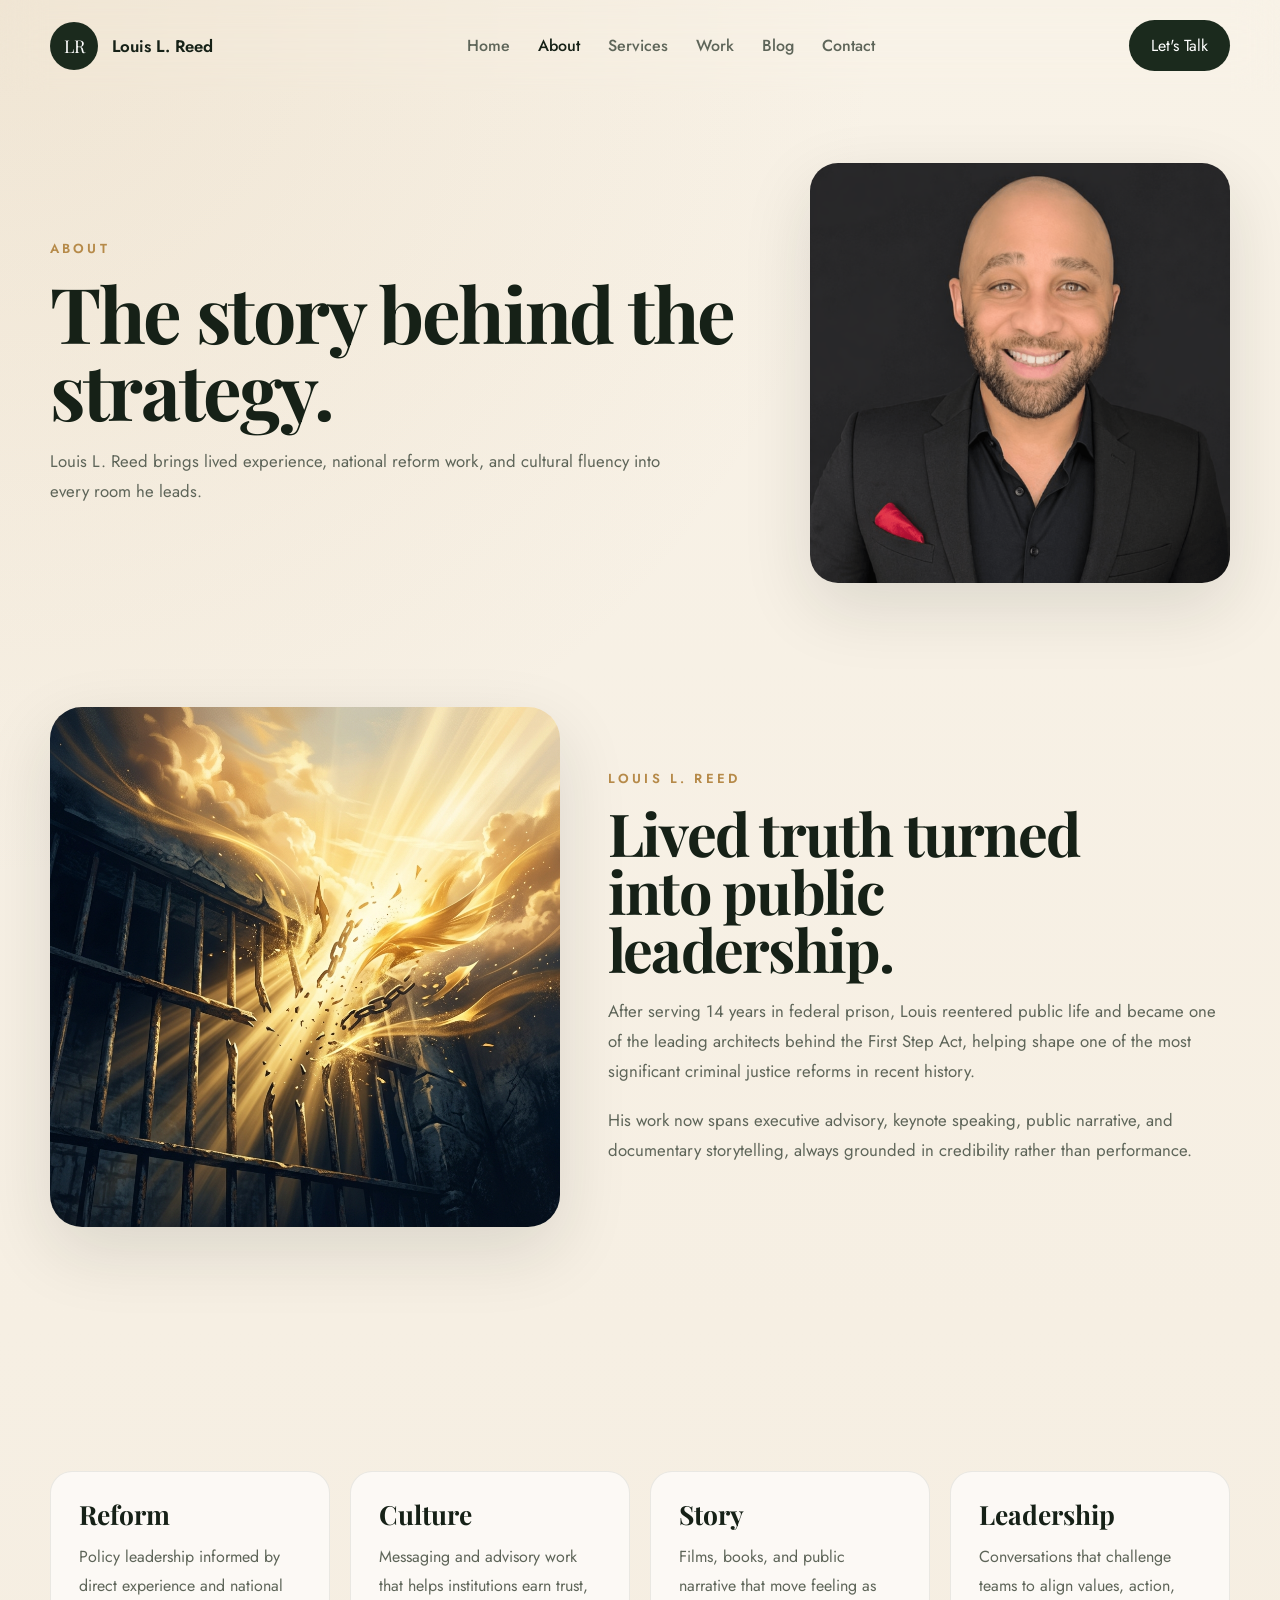
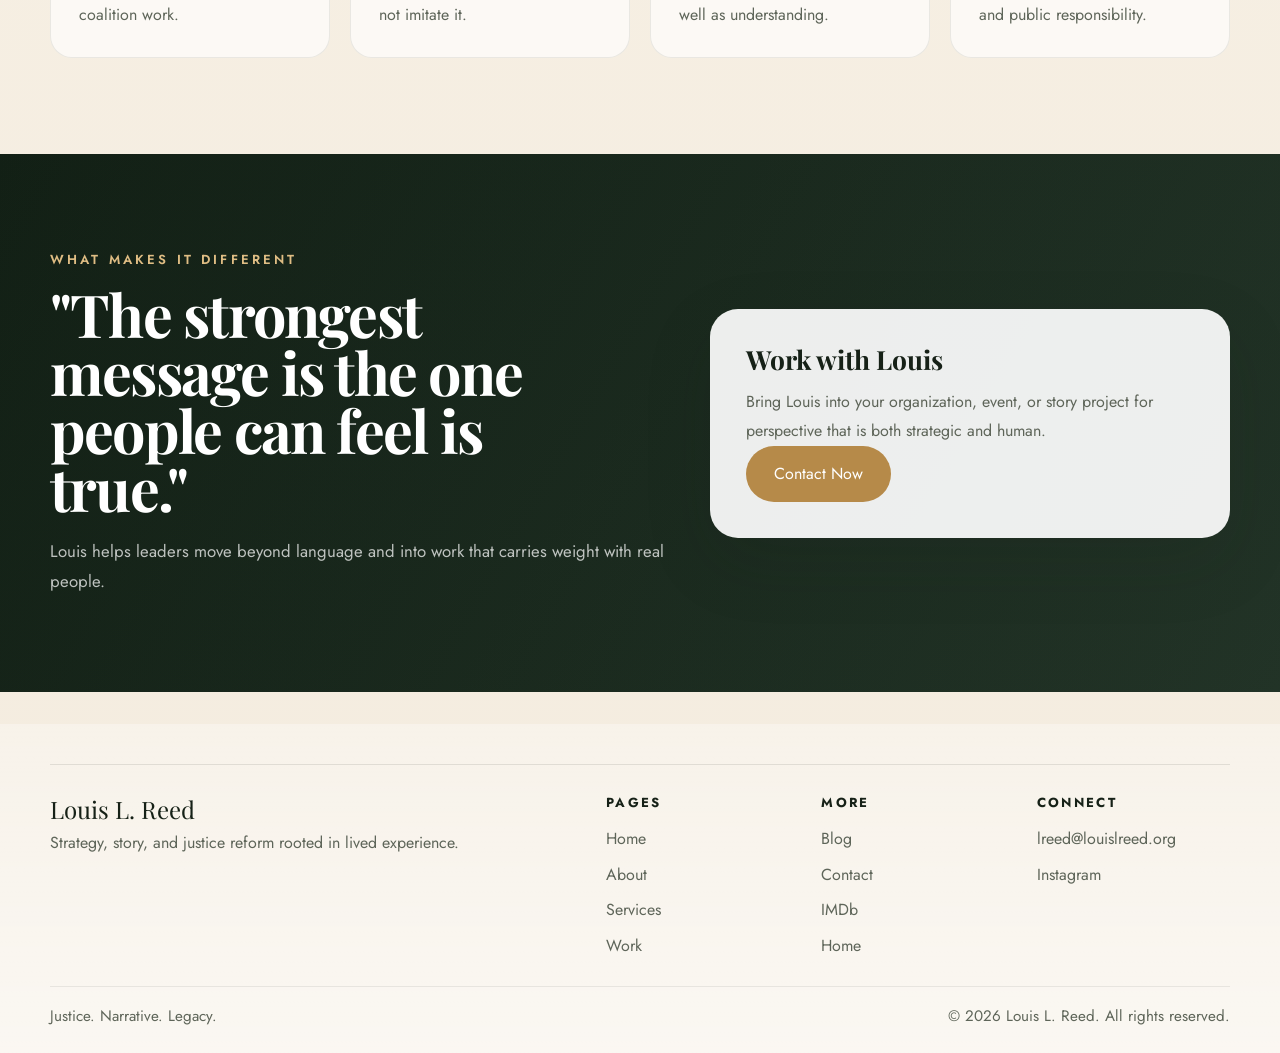
==== about.html @ aa3870a3 "Initial site import" ====
<!doctype html>
<html lang="en">
  <head>
    <meta charset="UTF-8" />
    <meta name="viewport" content="width=device-width, initial-scale=1.0" />
    <meta
      name="description"
      content="Learn more about Louis L. Reed, his lived experience, and the leadership behind his justice reform and strategy work."
    />
    <title>Louis L. Reed | About</title>
    <link rel="preconnect" href="https://fonts.googleapis.com" />
    <link rel="preconnect" href="https://fonts.gstatic.com" crossorigin />
    <link
      href="https://fonts.googleapis.com/css2?family=Jost:wght@400;500;600;700&family=Playfair+Display:wght@600;700;800&display=swap"
      rel="stylesheet"
    />
    <link rel="stylesheet" href="style.css" />
  </head>
  <body>
    <div class="site-shell">
      <nav id="navbar" class="navbar" aria-label="Main navigation">
        <div class="container nav-inner">
          <a href="index.html" class="brand-mark" aria-label="Louis L. Reed home">
            <span class="brand-mark__monogram">LR</span>
            <span class="brand-mark__text">Louis L. Reed</span>
          </a>
          <div class="nav-links">
            <a href="index.html" class="nav-link">Home</a>
            <a href="about.html" class="nav-link active">About</a>
            <a href="services.html" class="nav-link">Services</a>
            <a href="work.html" class="nav-link">Work</a>
            <a href="blog.html" class="nav-link">Blog</a>
            <a href="contact.html" class="nav-link">Contact</a>
          </div>
          <a href="contact.html" class="nav-cta">Let's Talk</a>
          <button class="nav-hamburger" id="nav-hamburger" aria-label="Open menu" aria-expanded="false">
            <span></span><span></span><span></span>
          </button>
        </div>
      </nav>

      <div class="mobile-menu" id="mobile-menu" aria-hidden="true">
        <a href="index.html" class="mobile-link">Home</a>
        <a href="about.html" class="mobile-link">About</a>
        <a href="services.html" class="mobile-link">Services</a>
        <a href="work.html" class="mobile-link">Work</a>
        <a href="blog.html" class="mobile-link">Blog</a>
        <a href="contact.html" class="mobile-link mobile-link-cta">Let's Talk</a>
      </div>

      <main>
        <section class="page-hero">
          <div class="container page-hero__grid">
            <div>
              <p class="eyebrow">About</p>
              <h1 class="page-title">The story behind the strategy.</h1>
              <p class="section-text">
                Louis L. Reed brings lived experience, national reform work,
                and cultural fluency into every room he leads.
              </p>
            </div>
            <img src="profile-main.png" alt="Louis Reed portrait" class="page-hero__image" />
          </div>
        </section>

        <section class="section section-light">
          <div class="container intro-grid">
            <div class="intro-media reveal-left">
              <img src="img-justice.png" alt="Justice reform leadership" />
            </div>
            <div class="intro-copy reveal-right">
              <p class="eyebrow">Louis L. Reed</p>
              <h2 class="section-title">
                Lived truth turned into public leadership.
              </h2>
              <p class="section-text">
                After serving 14 years in federal prison, Louis reentered public
                life and became one of the leading architects behind the First
                Step Act, helping shape one of the most significant criminal
                justice reforms in recent history.
              </p>
              <p class="section-text">
                His work now spans executive advisory, keynote speaking, public
                narrative, and documentary storytelling, always grounded in
                credibility rather than performance.
              </p>
            </div>
          </div>
        </section>

        <section class="section section-light">
          <div class="container feature-grid">
            <article class="feature-card reveal-up">
              <h3>Reform</h3>
              <p>Policy leadership informed by direct experience and national coalition work.</p>
            </article>
            <article class="feature-card reveal-up delay-1">
              <h3>Culture</h3>
              <p>Messaging and advisory work that helps institutions earn trust, not imitate it.</p>
            </article>
            <article class="feature-card reveal-up delay-2">
              <h3>Story</h3>
              <p>Films, books, and public narrative that move feeling as well as understanding.</p>
            </article>
            <article class="feature-card reveal-up delay-3">
              <h3>Leadership</h3>
              <p>Conversations that challenge teams to align values, action, and public responsibility.</p>
            </article>
          </div>
        </section>

        <section class="section consultation-band">
          <div class="container consultation-grid">
            <div class="consultation-quote reveal-left">
              <p class="eyebrow eyebrow-light">What Makes It Different</p>
              <h2 class="section-title section-title-light">
                "The strongest message is the one people can feel is true."
              </h2>
              <p class="section-text section-text-light">
                Louis helps leaders move beyond language and into work that
                carries weight with real people.
              </p>
            </div>
            <div class="consultation-panel reveal-right">
              <h3>Work with Louis</h3>
              <p>
                Bring Louis into your organization, event, or story project for
                perspective that is both strategic and human.
              </p>
              <a href="contact.html" class="button button-primary">Contact Now</a>
            </div>
          </div>
        </section>
      </main>

      <footer class="footer">
        <div class="container footer-inner">
          <div class="footer-brand-block">
            <p class="footer-brand">Louis L. Reed</p>
            <p class="footer-copy">
              Strategy, story, and justice reform rooted in lived experience.
            </p>
          </div>
          <div class="footer-links">
            <div class="footer-column">
              <p class="footer-heading">Pages</p>
              <a href="index.html" class="footer-link">Home</a>
              <a href="about.html" class="footer-link">About</a>
              <a href="services.html" class="footer-link">Services</a>
              <a href="work.html" class="footer-link">Work</a>
            </div>
            <div class="footer-column">
              <p class="footer-heading">More</p>
              <a href="blog.html" class="footer-link">Blog</a>
              <a href="contact.html" class="footer-link">Contact</a>
              <a href="imdb.html" class="footer-link">IMDb</a>
              <a href="index.html" class="footer-link">Home</a>
            </div>
            <div class="footer-column">
              <p class="footer-heading">Connect</p>
              <a href="mailto:lreed@louislreed.org" class="footer-link">lreed@louislreed.org</a>
              <a href="https://www.instagram.com/heinspires4real" target="_blank" rel="noopener noreferrer" class="footer-link">Instagram</a>
            </div>
          </div>
        </div>
        <div class="container footer-bottom">
          <p class="footer-note">Justice. Narrative. Legacy.</p>
          <p class="footer-note">© 2026 Louis L. Reed. All rights reserved.</p>
        </div>
      </footer>
    </div>

    <script src="main.js"></script>
  </body>
</html>
---- style.css ----
:root {
  --bg: #f6f0e4;
  --surface: #fffaf2;
  --surface-strong: #f0e6d3;
  --ink: #162117;
  --muted: #5e6559;
  --brand: #b68a49;
  --brand-deep: #8f6a34;
  --panel: #1b2a1d;
  --panel-soft: #243629;
  --line: rgba(22, 33, 23, 0.12);
  --white: #ffffff;
  --shadow: 0 24px 70px rgba(24, 31, 24, 0.12);
  --radius-lg: 28px;
  --radius-md: 18px;
  --radius-sm: 12px;
  --container: 1180px;
  --font-heading: "Playfair Display", Georgia, serif;
  --font-body: "Jost", Arial, sans-serif;
  --ease: cubic-bezier(0.22, 1, 0.36, 1);
}

*,
*::before,
*::after {
  box-sizing: border-box;
}

html {
  scroll-behavior: smooth;
}

body {
  margin: 0;
  font-family: var(--font-body);
  background:
    radial-gradient(circle at top left, rgba(182, 138, 73, 0.12), transparent 30%),
    linear-gradient(180deg, #f8f2e7 0%, #f4ecdf 100%);
  color: var(--ink);
}

img {
  display: block;
  max-width: 100%;
}

a {
  color: inherit;
  text-decoration: none;
}

button,
input,
select,
textarea {
  font: inherit;
}

button {
  cursor: pointer;
  border: 0;
}

.container {
  width: min(var(--container), calc(100% - 40px));
  margin: 0 auto;
}

.section {
  padding: 96px 0;
}

.section-light {
  background: transparent;
}

.section-dark {
  background:
    linear-gradient(135deg, rgba(182, 138, 73, 0.08), transparent 48%),
    var(--panel);
  color: var(--white);
}

.site-shell {
  overflow: clip;
}

.eyebrow {
  margin: 0 0 16px;
  color: var(--brand);
  font-size: 0.82rem;
  font-weight: 600;
  letter-spacing: 0.24em;
  text-transform: uppercase;
}

.eyebrow-light {
  color: #dfbd84;
}

.section-title,
.hero-title {
  margin: 0;
  font-family: var(--font-heading);
  font-weight: 700;
  line-height: 0.98;
  letter-spacing: -0.03em;
}

.hero-title {
  max-width: 11ch;
  font-size: clamp(3.4rem, 8vw, 6.4rem);
}

.section-title {
  font-size: clamp(2.2rem, 5vw, 3.7rem);
  max-width: 15ch;
}

.section-title-light {
  color: var(--white);
}

.section-text {
  margin: 18px 0 0;
  max-width: 62ch;
  color: var(--muted);
  font-size: 1.05rem;
  line-height: 1.8;
}

.section-text-light {
  color: rgba(255, 255, 255, 0.72);
}

.section-heading {
  text-align: center;
  margin-bottom: 48px;
}

.section-heading-left {
  text-align: left;
}

.page-hero {
  padding: 72px 0 28px;
}

.page-hero__grid,
.two-column-copy {
  display: grid;
  grid-template-columns: minmax(0, 1fr) minmax(300px, 420px);
  gap: 28px;
  align-items: center;
}

.page-title {
  margin: 0;
  font-family: var(--font-heading);
  font-size: clamp(2.8rem, 6vw, 4.8rem);
  line-height: 1;
  letter-spacing: -0.03em;
}

.page-hero__image {
  width: 100%;
  min-height: 420px;
  border-radius: 28px;
  object-fit: cover;
  object-position: center top;
  box-shadow: var(--shadow);
}

.imdb-card {
  padding: 22px;
  border-radius: 28px;
  background: #101010;
  box-shadow: var(--shadow);
}

.imdb-card__image {
  width: 100%;
  border-radius: 18px;
}

.imdb-card__actions {
  display: flex;
  justify-content: center;
  margin-top: 22px;
}

.button {
  display: inline-flex;
  align-items: center;
  justify-content: center;
  min-height: 56px;
  padding: 0 28px;
  border-radius: 999px;
  transition:
    transform 0.25s var(--ease),
    background-color 0.25s var(--ease),
    border-color 0.25s var(--ease),
    color 0.25s var(--ease);
}

.button:hover {
  transform: translateY(-2px);
}

.button-primary {
  background: var(--brand);
  color: var(--white);
}

.button-primary:hover {
  background: var(--brand-deep);
}

.button-secondary {
  border: 1px solid var(--line);
  color: var(--ink);
  background: rgba(255, 255, 255, 0.45);
}

.button-full {
  width: 100%;
}

.navbar {
  position: sticky;
  top: 0;
  z-index: 20;
  padding: 20px 0;
  backdrop-filter: blur(20px);
  transition:
    padding 0.25s var(--ease),
    background-color 0.25s var(--ease),
    border-color 0.25s var(--ease);
}

.navbar.scrolled {
  padding: 12px 0;
  background: rgba(248, 242, 231, 0.88);
  border-bottom: 1px solid rgba(22, 33, 23, 0.08);
}

.nav-inner {
  display: flex;
  align-items: center;
  justify-content: space-between;
  gap: 24px;
}

.brand-mark {
  display: inline-flex;
  align-items: center;
  gap: 14px;
}

.brand-mark__monogram {
  display: inline-grid;
  place-items: center;
  width: 48px;
  height: 48px;
  border-radius: 50%;
  background: var(--panel);
  color: var(--white);
  font-family: var(--font-heading);
  font-size: 1.1rem;
}

.brand-mark__text {
  font-weight: 600;
  font-size: 1.05rem;
}

.nav-links {
  display: flex;
  align-items: center;
  gap: 28px;
}

.nav-link {
  color: var(--muted);
  font-weight: 500;
}

.nav-link.active,
.nav-link:hover {
  color: var(--ink);
}

.nav-cta {
  padding: 14px 22px;
  border-radius: 999px;
  background: var(--panel);
  color: var(--white);
}

.nav-hamburger {
  display: none;
  width: 48px;
  height: 48px;
  padding: 10px;
  background: var(--panel);
  border-radius: 14px;
}

.nav-hamburger span {
  display: block;
  width: 100%;
  height: 2px;
  margin: 5px 0;
  background: var(--white);
  transition: transform 0.25s var(--ease), opacity 0.25s var(--ease);
}

.nav-hamburger.open span:nth-child(1) {
  transform: translateY(7px) rotate(45deg);
}

.nav-hamburger.open span:nth-child(2) {
  opacity: 0;
}

.nav-hamburger.open span:nth-child(3) {
  transform: translateY(-7px) rotate(-45deg);
}

.mobile-menu {
  position: fixed;
  inset: 84px 20px auto;
  z-index: 19;
  display: grid;
  gap: 12px;
  padding: 22px;
  border-radius: 24px;
  background: rgba(27, 42, 29, 0.97);
  color: var(--white);
  box-shadow: var(--shadow);
  opacity: 0;
  pointer-events: none;
  transform: translateY(-10px);
  transition:
    opacity 0.25s var(--ease),
    transform 0.25s var(--ease);
}

.mobile-menu.open {
  opacity: 1;
  pointer-events: auto;
  transform: translateY(0);
}

.mobile-link {
  padding: 12px 4px;
  border-bottom: 1px solid rgba(255, 255, 255, 0.08);
}

.mobile-link-cta {
  border-bottom: 0;
  color: #f3d295;
}

.hero {
  padding: 48px 0 84px;
}

.hero-grid {
  display: grid;
  grid-template-columns: minmax(0, 1.05fr) minmax(360px, 0.95fr);
  align-items: center;
  gap: 48px;
}

.hero-text {
  margin: 22px 0 0;
  max-width: 56ch;
  color: var(--muted);
  font-size: 1.08rem;
  line-height: 1.85;
}

.hero-actions {
  display: flex;
  flex-wrap: wrap;
  gap: 14px;
  margin-top: 34px;
}

.hero-stat-row {
  display: grid;
  grid-template-columns: repeat(3, minmax(0, 1fr));
  gap: 18px;
  margin-top: 42px;
}

.hero-stat {
  padding-top: 20px;
  border-top: 1px solid rgba(22, 33, 23, 0.12);
}

.hero-stat strong {
  display: block;
  margin-bottom: 6px;
  font-size: 1.5rem;
  font-weight: 700;
}

.hero-stat span {
  color: var(--muted);
  line-height: 1.7;
}

.hero-photo-frame {
  position: relative;
  min-height: 640px;
  padding: 22px;
  border-radius: 38px;
  background:
    linear-gradient(180deg, rgba(255, 255, 255, 0.58), rgba(255, 255, 255, 0.18)),
    linear-gradient(145deg, rgba(182, 138, 73, 0.18), rgba(27, 42, 29, 0.18));
  box-shadow: var(--shadow);
}

.hero-photo-frame::before {
  content: "";
  position: absolute;
  inset: 34px 34px auto auto;
  width: 180px;
  height: 180px;
  border-radius: 50%;
  background: rgba(182, 138, 73, 0.16);
  filter: blur(2px);
}

.hero-photo {
  width: 100%;
  height: 100%;
  min-height: 596px;
  border-radius: 28px;
  object-fit: cover;
  object-position: center top;
  background: linear-gradient(180deg, #d6cfbf, #b9b1a2);
}

.hero-floating-card {
  position: absolute;
  left: -30px;
  bottom: 44px;
  max-width: 270px;
  padding: 22px;
  border-radius: 22px;
  background: var(--white);
  box-shadow: 0 18px 44px rgba(23, 31, 23, 0.16);
}

.hero-floating-card__label {
  display: block;
  margin-bottom: 8px;
  color: var(--brand);
  font-size: 0.82rem;
  font-weight: 700;
  letter-spacing: 0.2em;
  text-transform: uppercase;
}

.hero-floating-card strong {
  display: block;
  margin-bottom: 8px;
  font-size: 1.2rem;
}

.hero-floating-card p {
  margin: 0;
  color: var(--muted);
  line-height: 1.7;
}

.trust-bar {
  padding: 16px 0 44px;
}

.trust-bar__frame {
  overflow: hidden;
  padding: 30px 0;
  border: 1px solid rgba(22, 33, 23, 0.08);
  border-radius: 30px;
  background:
    linear-gradient(180deg, rgba(255, 255, 255, 0.74), rgba(255, 255, 255, 0.62));
  box-shadow:
    0 18px 44px rgba(22, 33, 23, 0.08),
    inset 0 1px 0 rgba(255, 255, 255, 0.45);
}

.trust-bar__track {
  display: flex;
  width: max-content;
  animation: trust-marquee 28s linear infinite;
  will-change: transform;
}

.trust-bar__group {
  display: flex;
  align-items: center;
  gap: 54px;
  padding-right: 54px;
}

.trust-logo {
  flex: 0 0 auto;
  color: var(--muted);
  font-size: 1.5rem;
  font-weight: 700;
  letter-spacing: -0.02em;
  white-space: nowrap;
  opacity: 0.84;
  transform: translateY(0);
  transition:
    opacity 0.25s var(--ease),
    transform 0.25s var(--ease),
    color 0.25s var(--ease);
}

.trust-logo:hover {
  color: var(--ink);
  opacity: 1;
  transform: translateY(-2px);
}

@keyframes trust-marquee {
  from {
    transform: translateX(0);
  }
  to {
    transform: translateX(-50%);
  }
}

.intro-grid {
  display: grid;
  grid-template-columns: minmax(300px, 0.82fr) minmax(0, 1fr);
  gap: 48px;
  align-items: center;
}

.intro-media img {
  width: 100%;
  min-height: 520px;
  border-radius: 32px;
  object-fit: cover;
  box-shadow: var(--shadow);
}

.feature-grid {
  display: grid;
  grid-template-columns: repeat(4, minmax(0, 1fr));
  gap: 20px;
  margin-top: 52px;
}

.feature-card {
  padding: 28px;
  border: 1px solid rgba(22, 33, 23, 0.08);
  border-radius: 22px;
  background: rgba(255, 255, 255, 0.64);
}

.feature-card h3,
.service-card h3,
.case-card h3,
.consultation-panel h3,
.form-success h3 {
  margin: 0 0 14px;
  font-family: var(--font-heading);
  font-size: 1.65rem;
  line-height: 1.1;
}

.feature-card p,
.service-card p,
.case-card p,
.consultation-panel p,
.contact-card span,
.contact-card strong,
.form-success p {
  margin: 0;
  color: var(--muted);
  line-height: 1.8;
}

.services-grid,
.case-grid,
.consultation-grid,
.contact-grid {
  display: grid;
  gap: 24px;
}

.services-grid {
  grid-template-columns: repeat(3, minmax(0, 1fr));
}

.service-card {
  overflow: hidden;
  border-radius: 26px;
  background: rgba(255, 255, 255, 0.06);
  border: 1px solid rgba(255, 255, 255, 0.08);
}

.service-card__image,
.case-card__image {
  width: 100%;
  height: 260px;
  object-fit: cover;
}

.service-card__image--top {
  object-position: center top;
}


.service-card__body,
.case-card__body {
  padding: 24px;
}

.service-card__body p {
  color: rgba(255, 255, 255, 0.72);
}

.case-grid {
  grid-template-columns: 1.25fr 1fr 1fr;
}

.blog-preview-grid {
  display: grid;
  grid-template-columns: repeat(3, minmax(0, 1fr));
  gap: 24px;
}

.blog-card,
.blog-post-card {
  overflow: hidden;
  border-radius: 26px;
  background: rgba(255, 255, 255, 0.76);
  border: 1px solid rgba(22, 33, 23, 0.08);
  box-shadow: 0 18px 50px rgba(23, 31, 23, 0.08);
}

.blog-card__image,
.blog-post-card__image {
  width: 100%;
  height: 240px;
  object-fit: cover;
}

.blog-card__body,
.blog-post-card__body {
  padding: 24px;
}

.blog-card__meta {
  display: inline-block;
  margin-bottom: 12px;
  color: var(--brand);
  font-size: 0.82rem;
  font-weight: 700;
  letter-spacing: 0.16em;
  text-transform: uppercase;
}

.blog-card__body h3,
.blog-post-card__body h2,
.sidebar-card h3 {
  margin: 0 0 14px;
  font-family: var(--font-heading);
  font-size: 1.8rem;
  line-height: 1.1;
}

.blog-card__body p,
.blog-post-card__body p,
.sidebar-card p,
.sidebar-list {
  margin: 0;
  color: var(--muted);
  line-height: 1.85;
}

.blog-card__link {
  display: inline-block;
  margin-top: 18px;
  color: var(--brand-deep);
  font-weight: 700;
}

.blog-hero {
  padding: 48px 0 40px;
}

.blog-hero__grid,
.blog-layout {
  display: grid;
  grid-template-columns: minmax(0, 1.12fr) minmax(300px, 0.88fr);
  gap: 28px;
}

.blog-hero__visual {
  display: flex;
  justify-content: flex-end;
}

.blog-hero__image {
  width: min(100%, 440px);
  min-height: 500px;
  border-radius: 30px;
  object-fit: cover;
  object-position: center top;
  box-shadow: var(--shadow);
}

.blog-feed {
  display: grid;
  gap: 24px;
}

.blog-post-card__image {
  height: 320px;
}

.blog-sidebar {
  display: grid;
  gap: 20px;
  align-self: start;
  position: sticky;
  top: 110px;
}

.sidebar-card {
  padding: 28px;
  border-radius: 24px;
  background: rgba(255, 255, 255, 0.76);
  border: 1px solid rgba(22, 33, 23, 0.08);
  box-shadow: 0 18px 50px rgba(23, 31, 23, 0.08);
}

.sidebar-card-dark {
  background: var(--panel);
  color: var(--white);
}

.sidebar-card-dark p,
.sidebar-card-dark .sidebar-list {
  color: rgba(255, 255, 255, 0.72);
}

.sidebar-list {
  padding-left: 18px;
}

.case-card {
  overflow: hidden;
  border-radius: 26px;
  background: rgba(255, 255, 255, 0.7);
  border: 1px solid rgba(22, 33, 23, 0.08);
  box-shadow: 0 18px 50px rgba(23, 31, 23, 0.08);
}

.case-card-large {
  grid-row: span 2;
}

.case-card-large .case-card__image {
  height: 100%;
  min-height: 100%;
}

.case-card__tag {
  display: inline-block;
  margin-bottom: 12px;
  color: var(--brand);
  font-size: 0.82rem;
  font-weight: 700;
  letter-spacing: 0.18em;
  text-transform: uppercase;
}

.consultation-band {
  background:
    linear-gradient(180deg, rgba(10, 17, 11, 0.08), rgba(10, 17, 11, 0.08)),
    linear-gradient(120deg, #132116 0%, #243629 100%);
}

.consultation-grid {
  grid-template-columns: 1.1fr 0.9fr;
  align-items: center;
}

.consultation-panel {
  padding: 36px;
  border-radius: 28px;
  background: rgba(255, 255, 255, 0.92);
  box-shadow: var(--shadow);
}

.consultation-list {
  margin: 20px 0 28px;
  padding-left: 18px;
  color: var(--muted);
  line-height: 1.9;
}

.contact-grid {
  grid-template-columns: 0.9fr 1.1fr;
  align-items: start;
}

.contact-cards {
  display: grid;
  gap: 14px;
  margin-top: 28px;
}

.contact-card {
  display: block;
  padding: 22px 24px;
  border-radius: 20px;
  border: 1px solid rgba(22, 33, 23, 0.08);
  background: rgba(255, 255, 255, 0.66);
}

.contact-card strong {
  display: block;
  margin-top: 4px;
  color: var(--ink);
  font-size: 1.12rem;
}

.contact-action-button {
  display: inline-flex;
  align-items: center;
  justify-content: center;
  min-height: 64px;
  padding: 0 28px;
  border-radius: 20px;
  background: var(--brand);
  color: var(--white);
  font-size: 1.05rem;
  font-weight: 700;
  box-shadow: 0 16px 32px rgba(182, 138, 73, 0.22);
  transition:
    transform 0.25s var(--ease),
    background-color 0.25s var(--ease),
    box-shadow 0.25s var(--ease);
}

.contact-action-button:hover {
  transform: translateY(-2px);
  background: var(--brand-deep);
  box-shadow: 0 20px 38px rgba(143, 106, 52, 0.28);
}

.contact-action-button-secondary {
  background: #25d366;
  box-shadow: 0 16px 32px rgba(37, 211, 102, 0.22);
}

.contact-action-button-secondary:hover {
  background: #1fb758;
  box-shadow: 0 20px 38px rgba(37, 211, 102, 0.3);
}

.contact-action-button-outline {
  background: rgba(255, 255, 255, 0.7);
  color: var(--ink);
  border: 1px solid rgba(22, 33, 23, 0.1);
  box-shadow: 0 12px 28px rgba(22, 33, 23, 0.08);
}

.contact-action-button-outline:hover {
  background: rgba(255, 255, 255, 0.95);
  color: var(--brand-deep);
  box-shadow: 0 18px 34px rgba(22, 33, 23, 0.12);
}


.contact-form-shell {
  padding: 34px;
  border-radius: 30px;
  background: rgba(255, 255, 255, 0.82);
  border: 1px solid rgba(22, 33, 23, 0.08);
  box-shadow: var(--shadow);
}

.contact-form {
  display: grid;
  gap: 18px;
}

.form-row {
  display: grid;
  grid-template-columns: repeat(2, minmax(0, 1fr));
  gap: 16px;
}

.form-group {
  display: grid;
  gap: 8px;
}

.form-group label {
  font-weight: 600;
}

.form-input {
  width: 100%;
  padding: 15px 18px;
  border: 1px solid rgba(22, 33, 23, 0.12);
  border-radius: 16px;
  background: #fffdf8;
  color: var(--ink);
  transition:
    border-color 0.2s var(--ease),
    box-shadow 0.2s var(--ease);
}

.form-input:focus {
  outline: none;
  border-color: rgba(182, 138, 73, 0.8);
  box-shadow: 0 0 0 4px rgba(182, 138, 73, 0.14);
}

.form-input.error {
  border-color: #c54b4b;
}

.form-textarea {
  min-height: 144px;
  resize: vertical;
}

.form-success {
  padding: 16px 0 4px;
}

.footer {
  margin-top: 32px;
  padding: 40px 0 26px;
  background:
    linear-gradient(180deg, rgba(255, 255, 255, 0.34), rgba(255, 255, 255, 0.6)),
    #f4ecdf;
}

.footer-inner {
  display: grid;
  grid-template-columns: minmax(260px, 1.1fr) minmax(0, 1.3fr);
  align-items: start;
  justify-content: space-between;
  gap: 28px;
  padding: 28px 0;
  border-top: 1px solid rgba(22, 33, 23, 0.1);
  border-bottom: 1px solid rgba(22, 33, 23, 0.08);
}

.footer-brand-block {
  max-width: 28rem;
}

.footer-brand {
  margin: 0 0 4px;
  font-family: var(--font-heading);
  font-size: 1.5rem;
}

.footer-copy {
  margin: 0;
  color: var(--muted);
  line-height: 1.8;
}

.footer-links {
  display: grid;
  grid-template-columns: repeat(3, minmax(0, 1fr));
  gap: 22px;
}

.footer-column {
  display: grid;
  gap: 10px;
  align-content: start;
}

.footer-heading {
  margin: 0 0 4px;
  color: var(--ink);
  font-size: 0.82rem;
  font-weight: 700;
  letter-spacing: 0.18em;
  text-transform: uppercase;
}

.footer-link {
  color: var(--muted);
  line-height: 1.6;
  transition: color 0.2s var(--ease);
}

.footer-link:hover {
  color: var(--brand-deep);
}

.footer-bottom {
  display: flex;
  align-items: center;
  justify-content: space-between;
  gap: 16px;
  padding-top: 18px;
}

.footer-note {
  margin: 0;
  color: var(--muted);
  font-size: 0.95rem;
}

.reveal-up,
.reveal-left,
.reveal-right {
  opacity: 0;
  transition:
    opacity 0.8s var(--ease),
    transform 0.8s var(--ease);
}

.reveal-up {
  transform: translateY(38px);
}

.reveal-left {
  transform: translateX(-38px);
}

.reveal-right {
  transform: translateX(38px);
}

.revealed {
  opacity: 1;
  transform: translate(0, 0);
}

.delay-1 {
  transition-delay: 0.1s;
}

.delay-2 {
  transition-delay: 0.2s;
}

.delay-3 {
  transition-delay: 0.3s;
}

.delay-4 {
  transition-delay: 0.4s;
}

@media (max-width: 1080px) {
  .hero-grid,
  .intro-grid,
  .consultation-grid,
  .contact-grid,
  .case-grid,
  .blog-hero__grid,
  .blog-layout,
  .page-hero__grid,
  .two-column-copy {
    grid-template-columns: 1fr;
  }

  .services-grid,
  .feature-grid,
  .blog-preview-grid {
    grid-template-columns: repeat(2, minmax(0, 1fr));
  }

  .case-card-large {
    grid-row: auto;
  }

  .case-card-large .case-card__image {
    min-height: 280px;
  }

  .hero-photo-frame {
    min-height: unset;
  }

  .hero-photo {
    min-height: 520px;
  }

  .hero-floating-card {
    left: 24px;
    bottom: 24px;
  }

  .blog-sidebar {
    position: static;
    top: auto;
  }
}

@media (max-width: 820px) {
  .nav-links,
  .nav-cta {
    display: none;
  }

  .nav-hamburger {
    display: inline-block;
  }

  .hero {
    padding-top: 24px;
  }

  .hero-title {
    max-width: 100%;
  }

  .hero-stat-row,
  .services-grid,
  .feature-grid,
  .blog-preview-grid,
  .form-row {
    grid-template-columns: 1fr;
  }

  .section {
    padding: 76px 0;
  }

  .contact-form-shell,
  .consultation-panel {
    padding: 26px;
  }

  .footer-inner,
  .footer-links {
    grid-template-columns: 1fr;
  }
}

@media (max-width: 560px) {
  .container {
    width: min(calc(100% - 24px), var(--container));
  }

  .brand-mark__monogram {
    display: none;
  }

  .hero-photo {
    min-height: 420px;
  }

  .hero-floating-card {
    position: static;
    max-width: none;
    margin-top: 16px;
  }

  .contact-form-shell {
    padding: 22px 18px;
  }

  .footer-bottom {
    flex-direction: column;
    align-items: flex-start;
  }

  .trust-logo {
    font-size: 1.15rem;
  }

  .trust-bar__group {
    gap: 30px;
    padding-right: 30px;
  }
}

@media (prefers-reduced-motion: reduce) {
  .trust-bar__track {
    animation: none;
  }
}
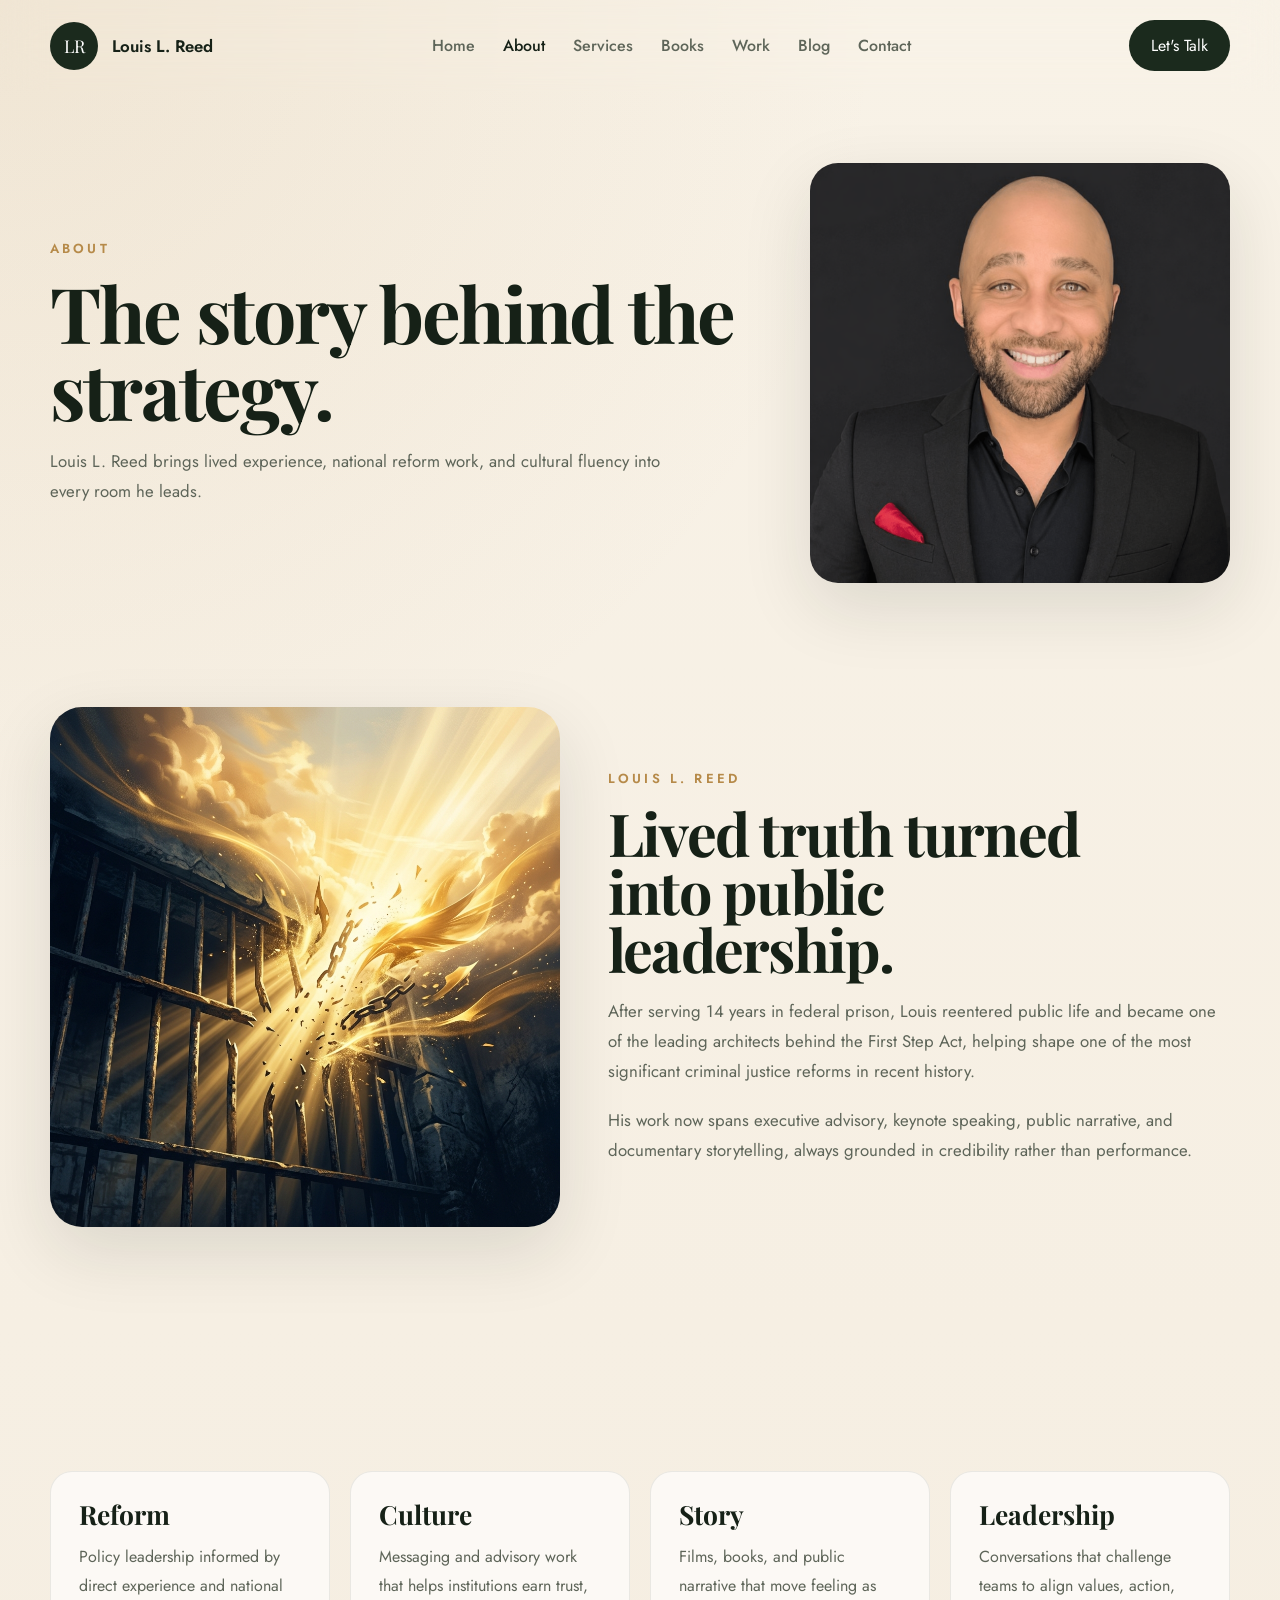
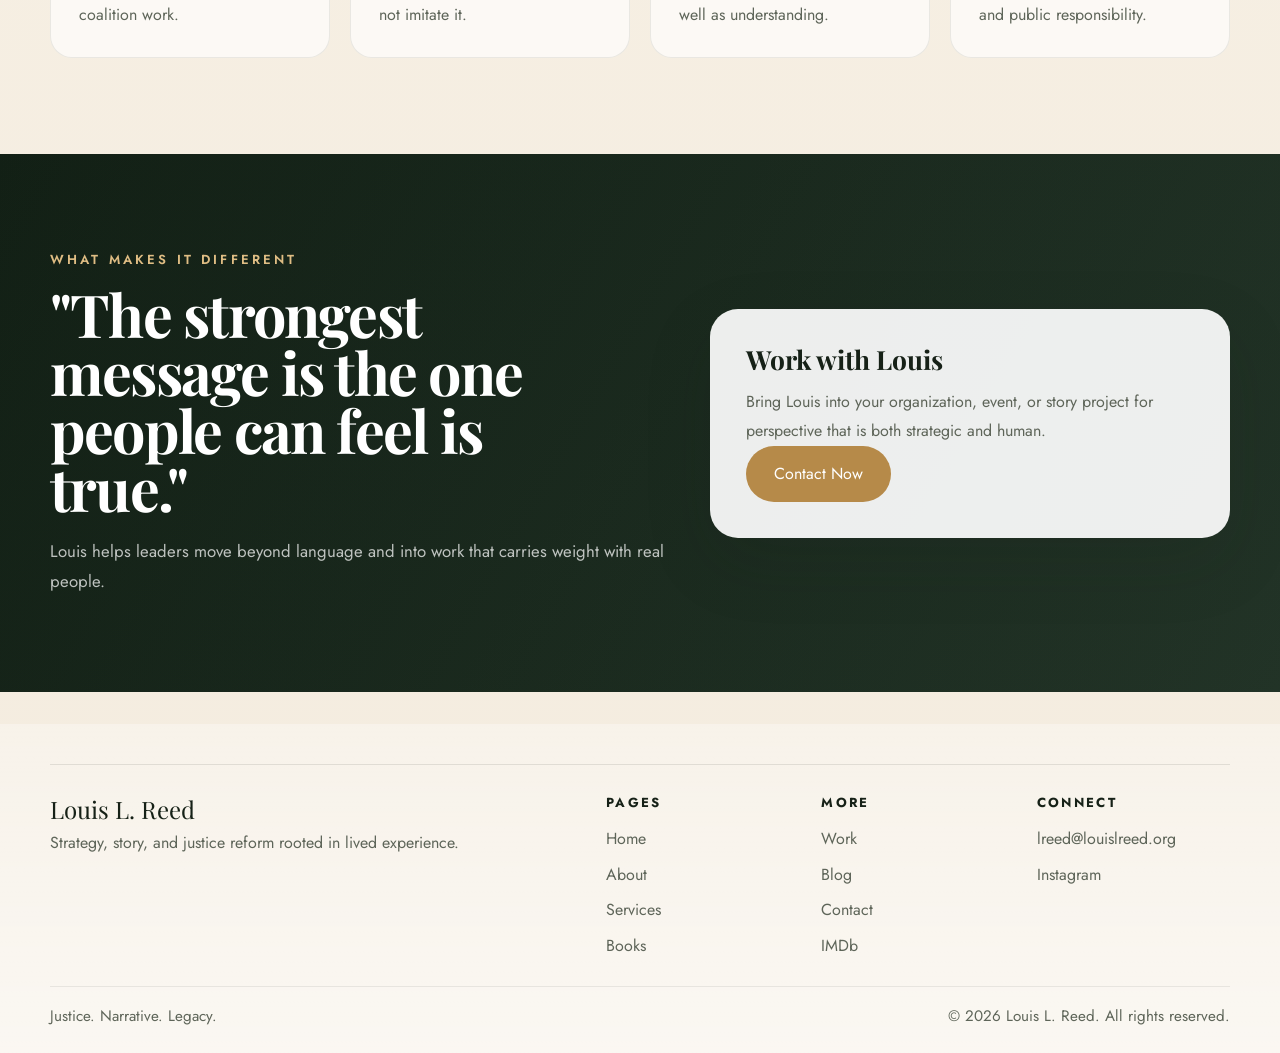
==== commit b37e4049: "Update books page content, covers, and links" ====
--- a/about.html
+++ b/about.html
@@ -28,6 +28,7 @@
             <a href="index.html" class="nav-link">Home</a>
             <a href="about.html" class="nav-link active">About</a>
             <a href="services.html" class="nav-link">Services</a>
+            <a href="books.html" class="nav-link">Books</a>
             <a href="work.html" class="nav-link">Work</a>
             <a href="blog.html" class="nav-link">Blog</a>
             <a href="contact.html" class="nav-link">Contact</a>
@@ -43,6 +44,7 @@
         <a href="index.html" class="mobile-link">Home</a>
         <a href="about.html" class="mobile-link">About</a>
         <a href="services.html" class="mobile-link">Services</a>
+        <a href="books.html" class="mobile-link">Books</a>
         <a href="work.html" class="mobile-link">Work</a>
         <a href="blog.html" class="mobile-link">Blog</a>
         <a href="contact.html" class="mobile-link mobile-link-cta">Let's Talk</a>
@@ -147,14 +149,14 @@
               <a href="index.html" class="footer-link">Home</a>
               <a href="about.html" class="footer-link">About</a>
               <a href="services.html" class="footer-link">Services</a>
-              <a href="work.html" class="footer-link">Work</a>
+              <a href="books.html" class="footer-link">Books</a>
             </div>
             <div class="footer-column">
               <p class="footer-heading">More</p>
+              <a href="work.html" class="footer-link">Work</a>
               <a href="blog.html" class="footer-link">Blog</a>
               <a href="contact.html" class="footer-link">Contact</a>
               <a href="imdb.html" class="footer-link">IMDb</a>
-              <a href="index.html" class="footer-link">Home</a>
             </div>
             <div class="footer-column">
               <p class="footer-heading">Connect</p>
@@ -165,7 +167,7 @@
         </div>
         <div class="container footer-bottom">
           <p class="footer-note">Justice. Narrative. Legacy.</p>
-          <p class="footer-note">© 2026 Louis L. Reed. All rights reserved.</p>
+          <p class="footer-note">&copy; 2026 Louis L. Reed. All rights reserved.</p>
         </div>
       </footer>
     </div>
--- a/style.css
+++ b/style.css
@@ -171,6 +171,123 @@
   box-shadow: var(--shadow);
 }
 
+.books-hero {
+  padding-bottom: 40px;
+}
+
+.book-hero-panel {
+  padding: 36px;
+  border-radius: 30px;
+  background:
+    linear-gradient(180deg, rgba(255, 255, 255, 0.92), rgba(255, 255, 255, 0.8)),
+    linear-gradient(135deg, rgba(182, 138, 73, 0.18), rgba(27, 42, 29, 0.08));
+  border: 1px solid rgba(22, 33, 23, 0.08);
+  box-shadow: var(--shadow);
+}
+
+.book-hero-panel__eyebrow {
+  display: inline-block;
+  margin-bottom: 16px;
+  color: var(--brand);
+  font-size: 0.82rem;
+  font-weight: 700;
+  letter-spacing: 0.18em;
+  text-transform: uppercase;
+}
+
+.book-hero-panel h2,
+.book-cover-card strong {
+  margin: 0;
+  font-family: var(--font-heading);
+  font-size: clamp(2rem, 4vw, 3rem);
+  line-height: 1;
+}
+
+.book-hero-panel p,
+.book-cover-card p {
+  margin: 18px 0 0;
+  color: var(--muted);
+  line-height: 1.85;
+}
+
+.book-hero-panel__meta,
+.audience-pills {
+  display: flex;
+  flex-wrap: wrap;
+  gap: 12px;
+}
+
+.book-hero-panel__meta {
+  margin-top: 26px;
+}
+
+.book-hero-panel__meta span,
+.audience-pill {
+  display: inline-flex;
+  align-items: center;
+  min-height: 40px;
+  padding: 0 16px;
+  border-radius: 999px;
+  background: rgba(22, 33, 23, 0.06);
+  color: var(--ink);
+  font-weight: 500;
+}
+
+.book-showcase {
+  display: grid;
+  grid-template-columns: minmax(280px, 0.88fr) minmax(0, 1.12fr);
+  gap: 28px;
+  align-items: stretch;
+}
+
+.book-showcase__cover {
+  display: grid;
+}
+
+.book-cover-card {
+  min-height: 100%;
+  padding: 42px 36px;
+  border-radius: 32px;
+  background:
+    linear-gradient(160deg, rgba(18, 31, 20, 0.98), rgba(36, 54, 41, 0.92)),
+    var(--panel);
+  color: var(--white);
+  box-shadow: var(--shadow);
+}
+
+.book-cover-card__kicker {
+  display: inline-block;
+  margin-bottom: 18px;
+  color: #dfbd84;
+  font-size: 0.82rem;
+  font-weight: 700;
+  letter-spacing: 0.18em;
+  text-transform: uppercase;
+}
+
+.book-cover-card p {
+  color: rgba(255, 255, 255, 0.76);
+}
+
+.book-image-card {
+  min-height: 100%;
+  padding: 24px;
+  border-radius: 32px;
+  background:
+    linear-gradient(160deg, rgba(255, 255, 255, 0.96), rgba(240, 230, 212, 0.92)),
+    var(--surface);
+  box-shadow: var(--shadow);
+}
+
+.book-image-card__cover {
+  width: 100%;
+  border-radius: 18px;
+}
+
+.books-list {
+  margin-bottom: 18px;
+}
+
 .imdb-card {
   padding: 22px;
   border-radius: 28px;
@@ -1074,6 +1191,7 @@
   .case-grid,
   .blog-hero__grid,
   .blog-layout,
+  .book-showcase,
   .page-hero__grid,
   .two-column-copy {
     grid-template-columns: 1fr;
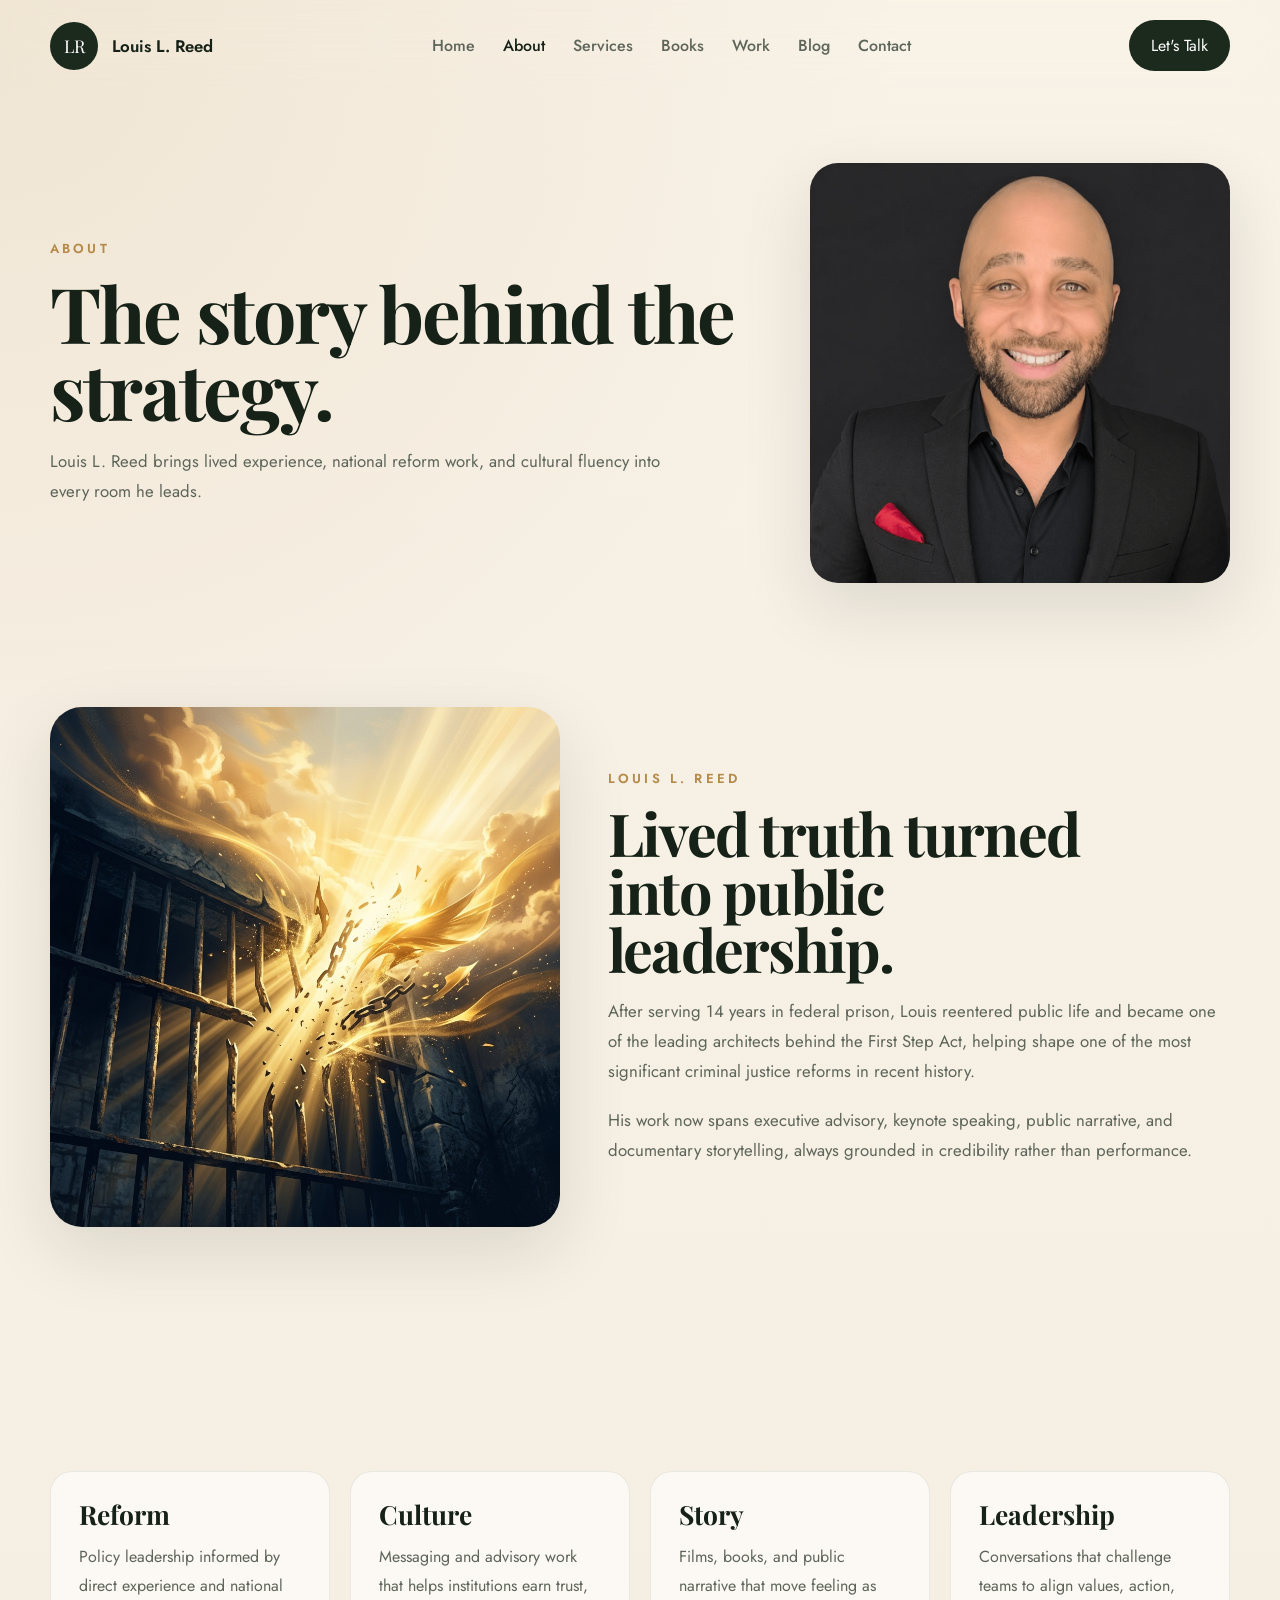
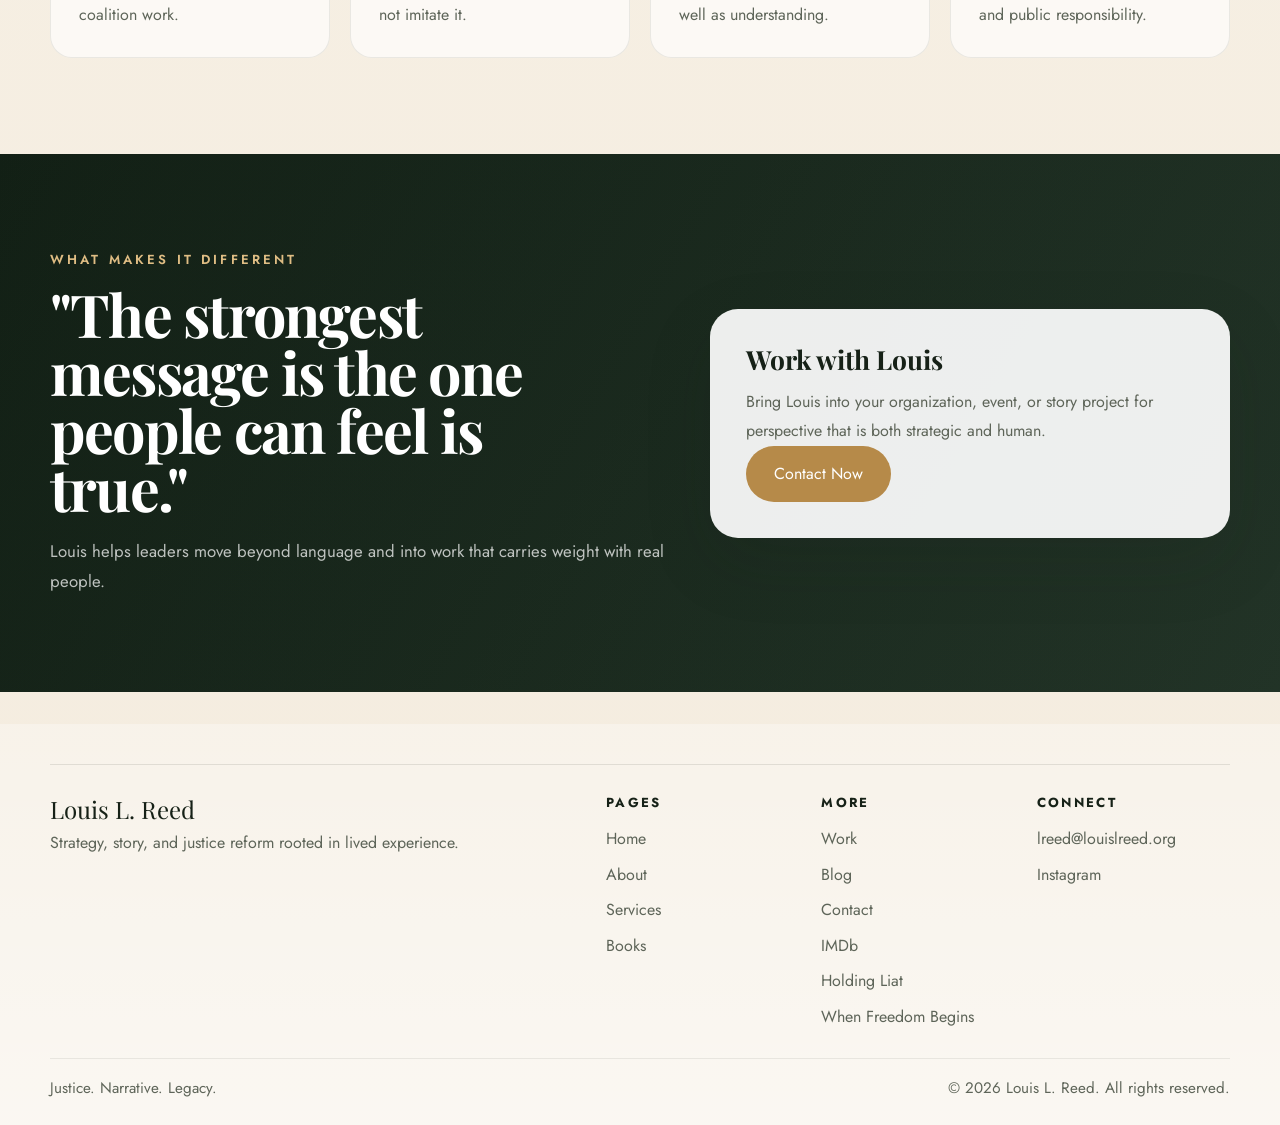
==== commit a18809a2: "Add footer links for new pages and fix blog image reference" ====
--- a/about.html
+++ b/about.html
@@ -157,6 +157,8 @@
               <a href="blog.html" class="footer-link">Blog</a>
               <a href="contact.html" class="footer-link">Contact</a>
               <a href="imdb.html" class="footer-link">IMDb</a>
+              <a href="holding-liat.html" class="footer-link">Holding Liat</a>
+              <a href="when-freedom-begins.html" class="footer-link">When Freedom Begins</a>
             </div>
             <div class="footer-column">
               <p class="footer-heading">Connect</p>
@@ -175,3 +177,4 @@
     <script src="main.js"></script>
   </body>
 </html>
+
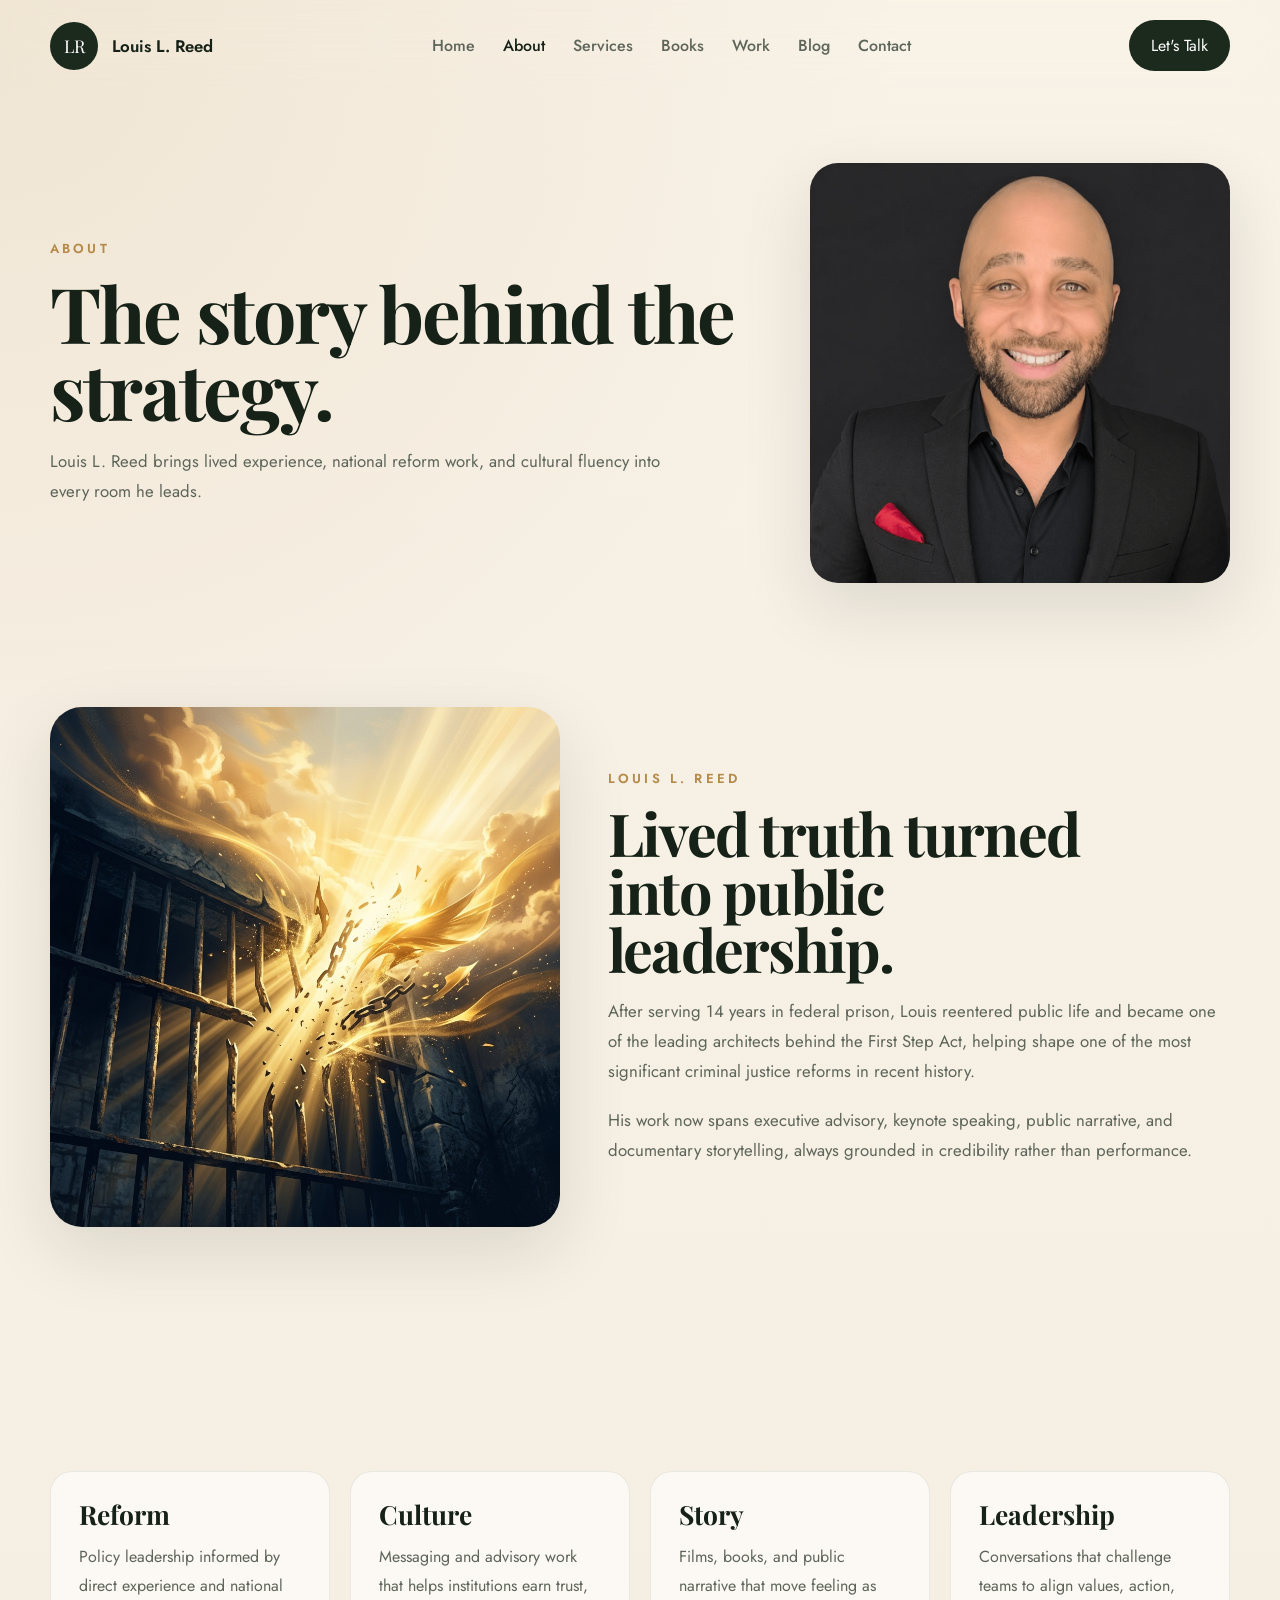
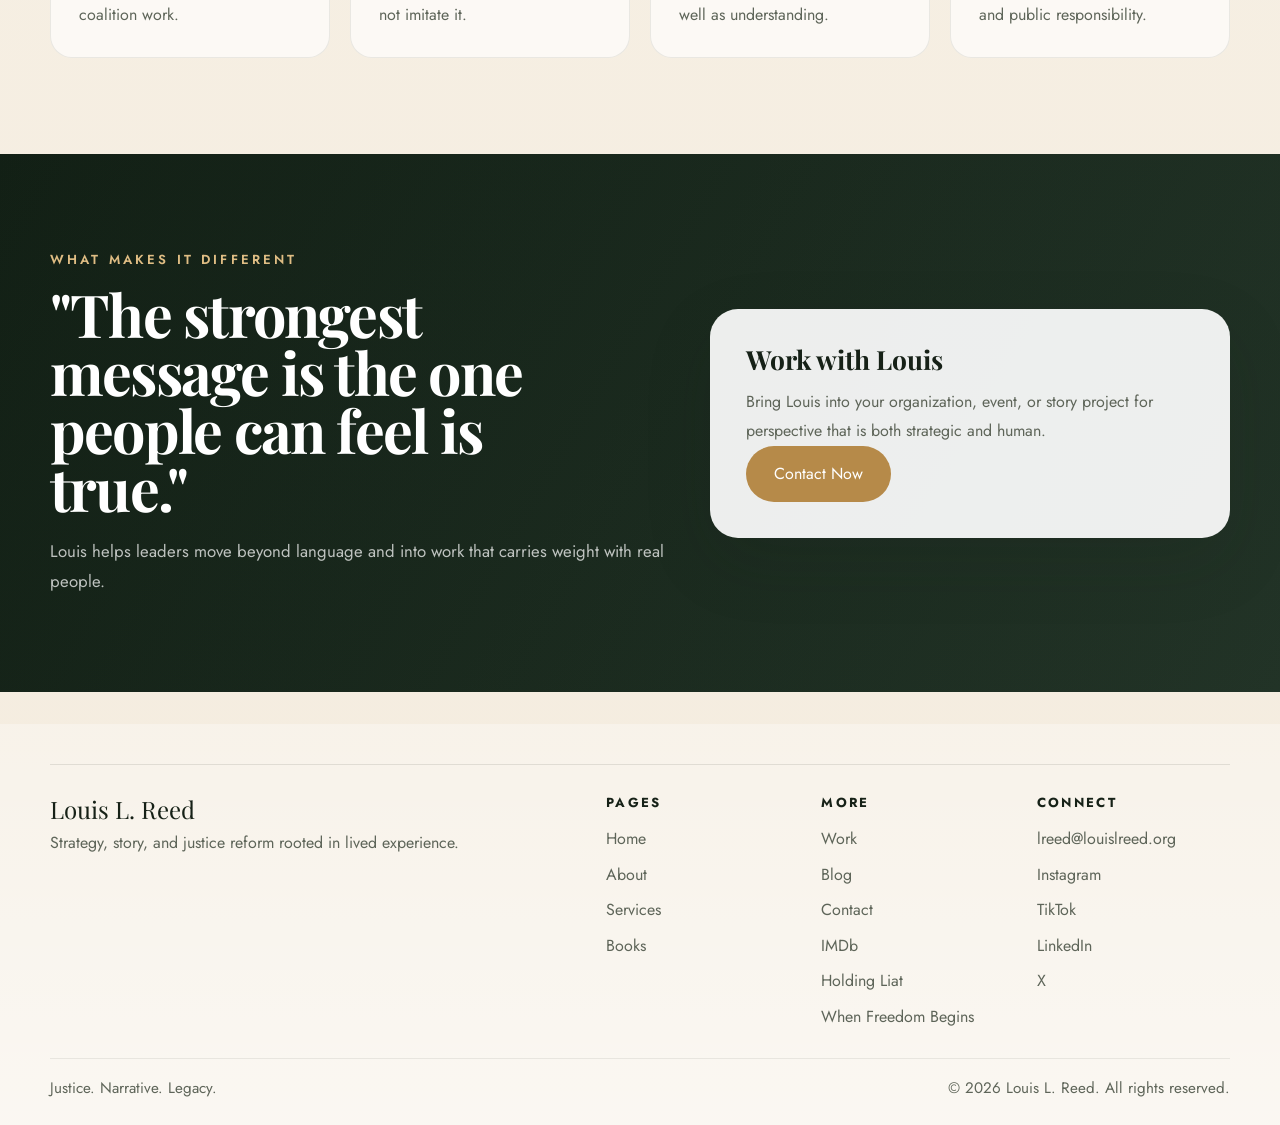
==== commit c53eaff3: "Add social profile links across site" ====
--- a/about.html
+++ b/about.html
@@ -164,6 +164,9 @@
               <p class="footer-heading">Connect</p>
               <a href="mailto:lreed@louislreed.org" class="footer-link">lreed@louislreed.org</a>
               <a href="https://www.instagram.com/heinspires4real" target="_blank" rel="noopener noreferrer" class="footer-link">Instagram</a>
+              <a href="https://www.tiktok.com/heinspires4real" target="_blank" rel="noopener noreferrer" class="footer-link">TikTok</a>
+              <a href="https://www.linkedin.com/in/louislreed" target="_blank" rel="noopener noreferrer" class="footer-link">LinkedIn</a>
+              <a href="https://www.x.com/louislreed" target="_blank" rel="noopener noreferrer" class="footer-link">X</a>
             </div>
           </div>
         </div>
